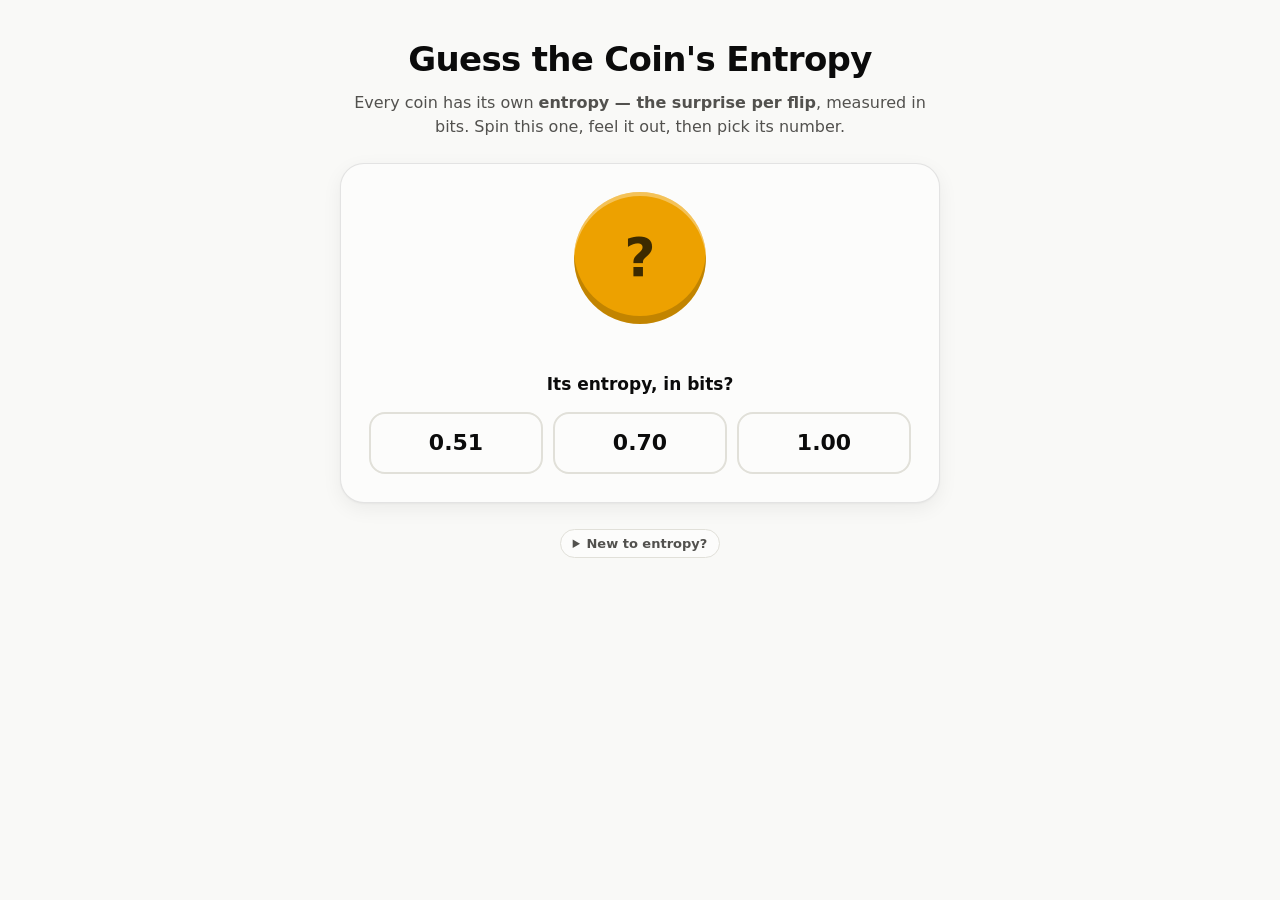
==== games/coin-entropy/index.html @ 22ca5eeb "No divider, tighter rhythm, version-busted assets (v7) - The guess zone is separated by whitespace, " ====
<!DOCTYPE html>
<html lang="en">
<head>
  <meta charset="utf-8">
  <meta name="viewport" content="width=device-width, initial-scale=1">
  <title>Guess the Coin's Entropy · shannon</title>
  <meta name="description" content="Flip a mystery coin, feel its bias, and guess its entropy — the bits of surprise it packs into every flip.">
  <link rel="icon" href="data:image/svg+xml,%3Csvg%20xmlns=%22http://www.w3.org/2000/svg%22%20viewBox=%220%200%20100%20100%22%3E%3Ctext%20y=%22.9em%22%20font-size=%2290%22%3E%F0%9F%AA%99%3C/text%3E%3C/svg%3E">
  <link rel="stylesheet" href="style.css?v=7">
</head>
<body>
<div class="wrap">

  <header class="masthead">
    <h1>Guess the Coin's Entropy</h1>
    <p class="tagline">Every coin has its own <strong>entropy — the surprise per flip</strong>, measured in bits. Spin this one, feel it out, then pick its number.</p>
  </header>

  <main>
    <section class="card play-card" id="play-panel">
      <div class="coin-zone">
        <span class="coin-wob" id="coin-wob"><button class="coin" id="coin" aria-label="Flip the coin"><span class="coin-glyph">?</span></button></span>
      </div>

      <div class="sr-live" aria-live="polite" aria-atomic="true" id="tally-sr"></div>
      <div class="strip" id="strip" aria-hidden="true"></div>
      <div class="tally-bar" id="tally-bar" role="img" aria-label="Share of heads and tails so far" hidden>
        <div class="seg seg-h" id="seg-h"></div>
        <div class="seg seg-t" id="seg-t"></div>
      </div>
      <div class="tally-pct" id="tally-pct" hidden><span id="pct-h"></span><span id="pct-t"></span></div>

      <div class="guess-zone">
        <p class="ask">Its entropy, in bits?</p>
        <div class="answers" id="answers" aria-label="Pick the coin's entropy, in bits"></div>
        <p class="try-note" id="try-note" aria-live="polite" hidden>Not quite — flip a few more and try again.</p>
      </div>
    </section>

    <section class="card reveal-card" id="reveal-panel" hidden>
      <h2 id="verdict"></h2>
      <p class="verdict-sub" id="verdict-sub"></p>

      <details class="more" id="more-math">
        <summary>Show the details</summary>

        <div class="chips">
          <span class="chip-stat">The coin: <b id="chip-coin"></b></span>
          <span class="chip-stat">Its entropy: <b id="chip-true"></b></span>
          <span class="chip-stat"><b id="chip-flips"></b></span>
        </div>

        <figure class="chart-figure">
          <figcaption>Every coin lives on this curve — hover to explore.</figcaption>
          <svg id="chart" viewBox="0 0 640 360" role="img"
               aria-label="Binary entropy curve: bits of surprise against chance of heads, with the true coin, your observed flips, and your guess marked."></svg>
          <div class="chart-legend">
            <span><span class="ckey ckey-true"></span>the coin</span>
            <span id="legend-obs"><span class="ckey ckey-obs"></span>your flips</span>
          </div>
        </figure>

        <p class="insight" id="insight"></p>
        <p class="mathline" id="mathline"></p>
        <p class="noise" id="noise"></p>
      </details>

      <button class="btn btn-primary" id="next">Next coin</button>
    </section>

    <details class="learn">
      <summary class="meta-chip">New to entropy?</summary>
      <ul>
        <li>Every coin owns an entropy: the average surprise one flip delivers, in bits.</li>
        <li>A fair coin's entropy is exactly 1 bit; a two-headed coin's is 0.</li>
        <li>A coin's entropy is also the limit of compressing its flips — the reason ZIP files work.</li>
        <li>Start at the source: Shannon's <a href="https://people.math.harvard.edu/~ctm/home/text/others/shannon/entropy/entropy.pdf">A Mathematical Theory of Communication</a> (1948).</li>
      </ul>
    </details>
  </main>

</div>
<script src="game.js?v=7"></script>
</body>
</html>
---- games/coin-entropy/style.css ----
/* Guess the Entropy — part of `shannon` (explorables for information theory).
   Colors follow the repo's validated palette; see README §design. */

:root {
  color-scheme: light dark;
  /* chrome */
  --page: #f9f9f7;
  --surface: #fcfcfb;
  --ink: #0b0b0b;
  --ink-2: #52514e;
  --muted: #898781;
  --grid: #e1e0d9;
  --axis: #c3c2b7;
  --border: rgba(11, 11, 11, 0.10);
  --shadow: 0 1px 2px rgba(11, 11, 11, 0.04), 0 6px 20px rgba(11, 11, 11, 0.06);
  /* entities (validated pairs — see README §design) */
  --heads: #eda100;
  --heads-ink: #3c2a00;
  --tails: #4a3aa7;
  --tails-ink: #efedfb;
  --curve: #2a78d6;
  --true: #eb6834;
}

@media (prefers-color-scheme: dark) {
  :root:not([data-theme="light"]) {
    color-scheme: dark;
    --page: #0d0d0d;
    --surface: #1a1a19;
    --ink: #ffffff;
    --ink-2: #c3c2b7;
    --grid: #2c2c2a;
    --axis: #383835;
    --border: rgba(255, 255, 255, 0.10);
    --shadow: none;
    --heads: #c98500;
    --heads-ink: #1d1200;
    --tails: #9085e9;
    --tails-ink: #1b1442;
    --curve: #3987e5;
    --true: #d95926;
  }
}
:root[data-theme="dark"] {
  color-scheme: dark;
  --page: #0d0d0d;
  --surface: #1a1a19;
  --ink: #ffffff;
  --ink-2: #c3c2b7;
  --grid: #2c2c2a;
  --axis: #383835;
  --border: rgba(255, 255, 255, 0.10);
  --shadow: none;
  --heads: #c98500;
  --heads-ink: #1d1200;
  --tails: #9085e9;
  --tails-ink: #1b1442;
  --curve: #3987e5;
  --true: #d95926;
}

* { box-sizing: border-box; }

[hidden] { display: none !important; }

body {
  margin: 0;
  padding: 34px 16px 56px;
  background: var(--page);
  color: var(--ink);
  font: 16px/1.5 system-ui, -apple-system, "Segoe UI", Roboto, sans-serif;
}

.wrap { max-width: 600px; margin: 0 auto; }

a { color: inherit; }

/* ---------- masthead ---------- */

.meta-chip {
  font-size: 13px; font-weight: 700; color: var(--ink-2);
  border: 1.5px solid var(--grid); border-radius: 999px;
  padding: 4px 12px; background: var(--surface);
}

.masthead { text-align: center; margin-bottom: 24px; }
.masthead h1 {
  font-size: clamp(26px, 6vw, 34px);
  font-weight: 800;
  letter-spacing: -0.02em;
  margin: 0 0 6px;
}
.tagline { color: var(--ink-2); font-size: 16px; margin: 0; }

/* ---------- cards ---------- */

.card {
  background: var(--surface);
  border: 1px solid var(--border);
  border-radius: 24px;
  box-shadow: var(--shadow);
  padding: 28px;
  margin-bottom: 18px;
}

/* ---------- play card ---------- */

.coin-zone { display: flex; flex-direction: column; align-items: center; gap: 16px; margin-bottom: 20px; }

/* Restlessness: the coin fidgets in proportion to the entropy its flips imply
   (--wob is H(observed p̂), 0..1 — derived only from what the player can see). */
.coin-wob { display: inline-block; --wob: 0; animation: fidget 2.4s ease-in-out infinite; }
@keyframes fidget {
  0%, 50%, 100% { transform: rotate(0) translateY(0); }
  25% { transform: rotate(calc(var(--wob) * 4deg)) translateY(calc(var(--wob) * -2px)); }
  75% { transform: rotate(calc(var(--wob) * -4deg)) translateY(calc(var(--wob) * -1px)); }
}

.coin {
  width: 132px;
  height: 132px;
  border-radius: 50%;
  border: none;
  display: inline-flex;
  flex-direction: column;
  align-items: center;
  justify-content: center;
  gap: 3px;
  background: var(--heads);
  color: var(--heads-ink);
  font: 800 54px/1 system-ui, -apple-system, "Segoe UI", Roboto, sans-serif;
  cursor: pointer;
  box-shadow: inset 0 -8px 0 rgba(0, 0, 0, 0.18), inset 0 4px 0 rgba(255, 255, 255, 0.35);
  user-select: none;
  -webkit-user-select: none;
  -webkit-tap-highlight-color: transparent;
  -webkit-touch-callout: none;
  touch-action: none; /* the press-and-hold gesture owns touches that start here */
}
.coin * { user-select: none; -webkit-user-select: none; pointer-events: none; }
.coin.face-t { background: var(--tails); color: var(--tails-ink); }
.coin-icon { width: 52px; height: 52px; fill: currentColor; }
.coin-cap { font-size: 12.5px; font-weight: 800; letter-spacing: 0.12em; text-transform: uppercase; }
.coin-value { font-size: 31px; font-weight: 800; letter-spacing: -0.01em; }
.coin:hover:not(:disabled) { transform: scale(1.04); filter: brightness(1.06); }
.coin:active:not(:disabled) { transform: scale(0.96); filter: none; }
.coin.spin { animation: spin 0.5s ease; }
.coin.bulk { animation: pulse 0.3s ease; }
@keyframes spin { from { transform: rotateY(0); } to { transform: rotateY(720deg); } }
@keyframes pulse { 50% { transform: scale(1.08); } }

/* ---------- buttons (pills) ---------- */

.btn {
  font: 700 15px/1 system-ui, -apple-system, "Segoe UI", Roboto, sans-serif;
  color: var(--ink);
  background: var(--surface);
  border: 2px solid var(--grid);
  border-radius: 999px;
  padding: 11px 20px;
  cursor: pointer;
  user-select: none;
  -webkit-user-select: none;
  -webkit-tap-highlight-color: transparent;
}
.btn:hover:not(:disabled) { border-color: var(--axis); }
.btn:active:not(:disabled) { transform: scale(0.97); }

.btn-primary {
  display: block;
  width: 100%;
  background: var(--ink);
  color: var(--page);
  border-color: var(--ink);
  font-size: 17px;
  padding: 15px 20px;
  margin-top: 22px;
}
.btn-primary:hover:not(:disabled) { opacity: 0.88; border-color: var(--ink); }
button:disabled { opacity: 0.4; cursor: default; }
:is(button, input, a, summary):focus-visible { outline: 2.5px solid var(--curve); outline-offset: 2px; }

/* ---------- tally ---------- */

.sr-live {
  position: absolute; width: 1px; height: 1px; margin: -1px;
  overflow: hidden; clip-path: inset(50%); white-space: nowrap;
}

.strip { display: flex; flex-wrap: wrap; gap: 3px; justify-content: center; margin: 0 0 10px; }
.strip:empty { margin: 0; }
.chip { width: 10px; height: 10px; border-radius: 3px; }
.chip-h { background: var(--heads); }
.chip-t { background: var(--tails); }

.tally-bar {
  display: flex;
  gap: 2px; /* surface gap between segments */
  height: 20px;
  border-radius: 999px;
  overflow: hidden;
  border: 1.5px solid var(--grid);
}
.seg { flex-grow: 0; flex-basis: 0; transition: flex-grow 0.25s ease; min-width: 0; }
.seg-h { background: var(--heads); }
.seg-t { background: var(--tails); }

.tally-pct { display: flex; justify-content: space-between; font-size: 12.5px; color: var(--muted); margin-top: 6px; min-height: 1.2em; }

/* ---------- guess zone (whitespace separates; no rule needed) ---------- */

.guess-zone { margin-top: 28px; }

.ask { text-align: center; font-weight: 800; font-size: 17px; margin: 0 0 14px; }

.answers { display: grid; grid-template-columns: repeat(3, 1fr); gap: 10px; }
.answer {
  font: 800 22px/1 system-ui, -apple-system, "Segoe UI", Roboto, sans-serif;
  color: var(--ink);
  background: var(--surface);
  border: 2px solid var(--grid);
  border-radius: 16px;
  padding: 18px 10px;
  cursor: pointer;
  user-select: none;
  -webkit-user-select: none;
  -webkit-tap-highlight-color: transparent;
}
.answer:hover:not(:disabled) { border-color: var(--axis); transform: translateY(-1px); }
.answer:active:not(:disabled) { transform: scale(0.97); }
.answer:disabled { opacity: 0.45; cursor: default; }
.answer.chosen { background: var(--ink); color: var(--page); border-color: var(--ink); opacity: 1; }
.answer.is-true { border-color: var(--true); opacity: 1; }
.answer.is-true::after { content: " ✓"; }
.answer.wrong { animation: shake 0.3s ease; }
.answer.wrong::after { content: " ✗"; }
@keyframes shake { 25% { transform: translateX(-5px); } 75% { transform: translateX(5px); } }

.try-note { text-align: center; font-size: 13.5px; color: var(--ink-2); margin: 12px 0 0; }

/* ---------- reveal card ---------- */

.reveal-card h2 { font-size: 30px; font-weight: 800; letter-spacing: -0.02em; text-align: center; margin: 2px 0 4px; }
.verdict-sub { text-align: center; color: var(--ink-2); font-size: 15px; font-weight: 600; margin: 0 0 16px; }

.chips { display: flex; justify-content: center; gap: 8px; flex-wrap: wrap; margin-bottom: 18px; }
.chip-stat {
  font-size: 13.5px; color: var(--ink-2);
  border: 1.5px solid var(--grid); border-radius: 999px;
  padding: 5px 13px;
}
.chip-stat b { color: var(--ink); }

.chart-figure { margin: 0 0 4px; }
.chart-figure figcaption { font-size: 13px; color: var(--muted); text-align: center; margin-bottom: 8px; }
#chart { width: 100%; height: auto; display: block; }

#chart .gridline { stroke: var(--grid); stroke-width: 1; }
#chart .axisline { stroke: var(--axis); stroke-width: 1; }
#chart text { font-family: inherit; }
#chart .tick { fill: var(--muted); font-size: 11px; }
#chart .caption { fill: var(--muted); font-size: 11.5px; }
#chart .curve { fill: none; stroke: var(--curve); stroke-width: 2; stroke-linecap: round; stroke-linejoin: round; }
#chart .truedot { fill: var(--true); stroke: var(--surface); stroke-width: 2; }
#chart .obsdot { fill: var(--muted); stroke: var(--surface); stroke-width: 2; }
#chart .truelabel { fill: var(--ink); font-size: 12px; font-weight: 600; }
#chart .hoverdot { fill: var(--surface); stroke: var(--curve); stroke-width: 2; }
#chart .hovertext { fill: var(--ink-2); font-size: 12px; }
#chart .hitarea { fill: transparent; cursor: crosshair; }
#chart .hitarea:focus-visible { outline: none; stroke: var(--curve); stroke-width: 2; }

.chart-legend {
  display: flex; justify-content: center; gap: 16px; flex-wrap: wrap;
  font-size: 13px; color: var(--ink-2); margin: 6px 0 16px;
}
.chart-legend span { display: inline-flex; align-items: center; gap: 7px; }
.ckey { flex: none; }
.ckey-true { width: 10px; height: 10px; border-radius: 50%; background: var(--true); }
.ckey-obs { width: 9px; height: 9px; border-radius: 50%; background: var(--muted); }

.insight { font-size: 15px; text-align: center; margin: 0 0 14px; }

/* ---------- expanders ---------- */

details.more { border-top: 1.5px solid var(--grid); padding-top: 14px; }
details.more summary {
  cursor: pointer; font-size: 14px; font-weight: 700; color: var(--ink-2);
  list-style-position: inside; text-align: center;
}
details.more summary:hover { color: var(--ink); }
details.more[open] summary { margin-bottom: 14px; }
.mathline { font-family: ui-monospace, SFMono-Regular, Menlo, Consolas, monospace; font-size: 13px; color: var(--ink-2); margin: 0 0 8px; overflow-x: auto; }
.noise { font-size: 13.5px; color: var(--ink-2); margin: 0; }

.learn { margin: 26px 0 0; text-align: center; }
.learn summary { width: max-content; margin: 0 auto; cursor: pointer; }
.learn summary:hover { color: var(--ink); }
.learn ul { display: inline-block; text-align: left; margin: 10px 0 0; padding-left: 22px; }
.learn li { font-size: 14px; color: var(--ink-2); margin-bottom: 6px; }

/* ---------- footer ---------- */

footer { margin-top: 30px; font-size: 13px; color: var(--muted); text-align: center; }
footer a { color: var(--ink-2); }

/* ---------- motion ---------- */

@media (prefers-reduced-motion: reduce) {
  .coin.spin, .coin.bulk, .coin-wob, .answer.wrong { animation: none; }
  .seg { transition: none; }
  .btn:active:not(:disabled), .coin:active:not(:disabled) { transform: none; }
}
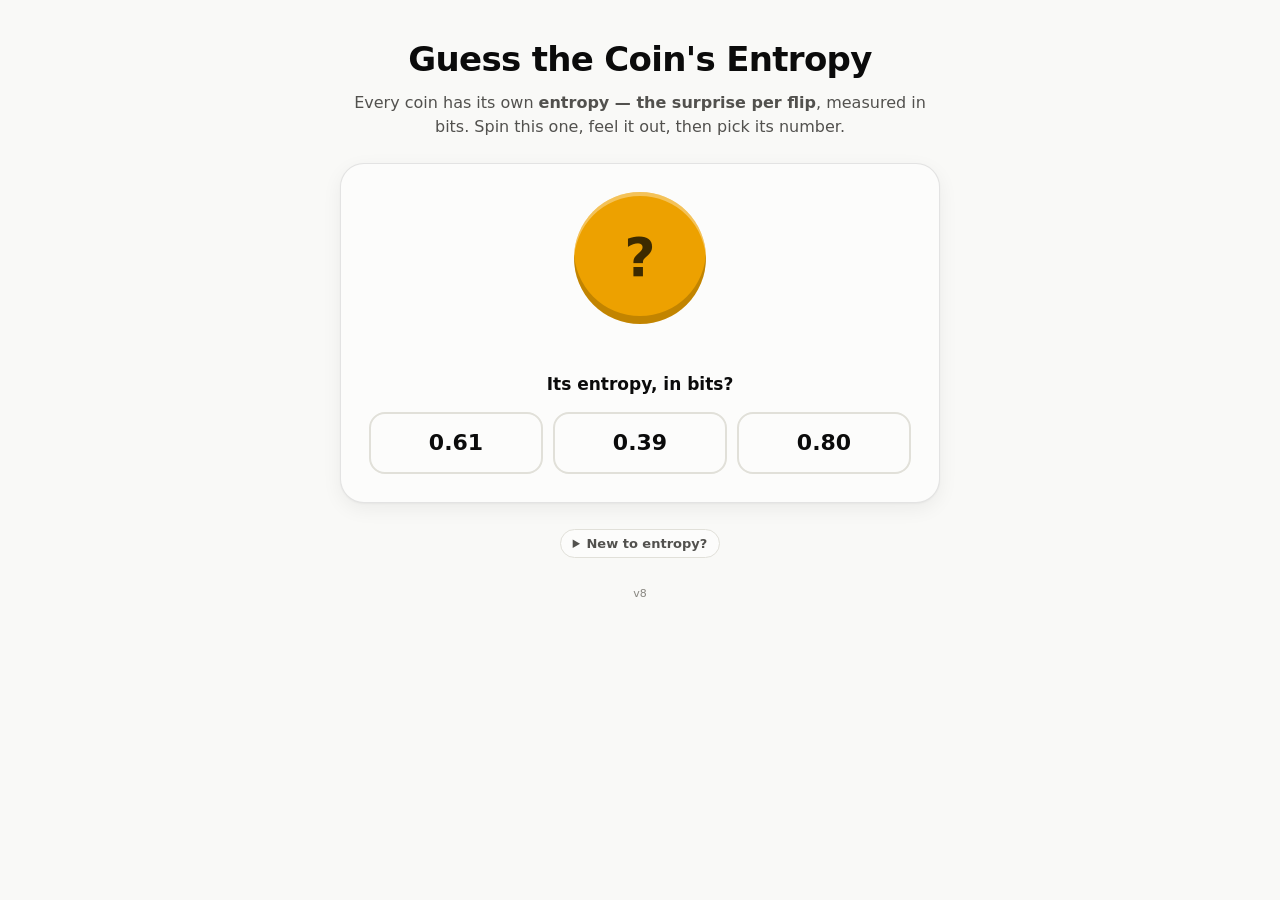
==== commit 7f53a382: "v8: toss animates under reduced-motion; iOS audio unlock; version footnote - The coin toss is user-t" ====
--- a/games/coin-entropy/index.html
+++ b/games/coin-entropy/index.html
@@ -6,7 +6,7 @@
   <title>Guess the Coin's Entropy · shannon</title>
   <meta name="description" content="Flip a mystery coin, feel its bias, and guess its entropy — the bits of surprise it packs into every flip.">
   <link rel="icon" href="data:image/svg+xml,%3Csvg%20xmlns=%22http://www.w3.org/2000/svg%22%20viewBox=%220%200%20100%20100%22%3E%3Ctext%20y=%22.9em%22%20font-size=%2290%22%3E%F0%9F%AA%99%3C/text%3E%3C/svg%3E">
-  <link rel="stylesheet" href="style.css?v=7">
+  <link rel="stylesheet" href="style.css?v=8">
 </head>
 <body>
 <div class="wrap">
@@ -77,9 +77,11 @@
         <li>Start at the source: Shannon's <a href="https://people.math.harvard.edu/~ctm/home/text/others/shannon/entropy/entropy.pdf">A Mathematical Theory of Communication</a> (1948).</li>
       </ul>
     </details>
+
+    <p class="buildtag">v8</p>
   </main>
 
 </div>
-<script src="game.js?v=7"></script>
+<script src="game.js?v=8"></script>
 </body>
 </html>
--- a/games/coin-entropy/style.css
+++ b/games/coin-entropy/style.css
@@ -305,8 +305,11 @@
 
 /* ---------- motion ---------- */
 
+.buildtag { text-align: center; font-size: 11px; color: var(--muted); margin: 28px 0 0; }
+
 @media (prefers-reduced-motion: reduce) {
-  .coin.spin, .coin.bulk, .coin-wob, .answer.wrong { animation: none; }
+  /* ambient/decorative motion off; the user-triggered coin toss stays */
+  .coin-wob, .answer.wrong { animation: none; }
   .seg { transition: none; }
   .btn:active:not(:disabled), .coin:active:not(:disabled) { transform: none; }
 }
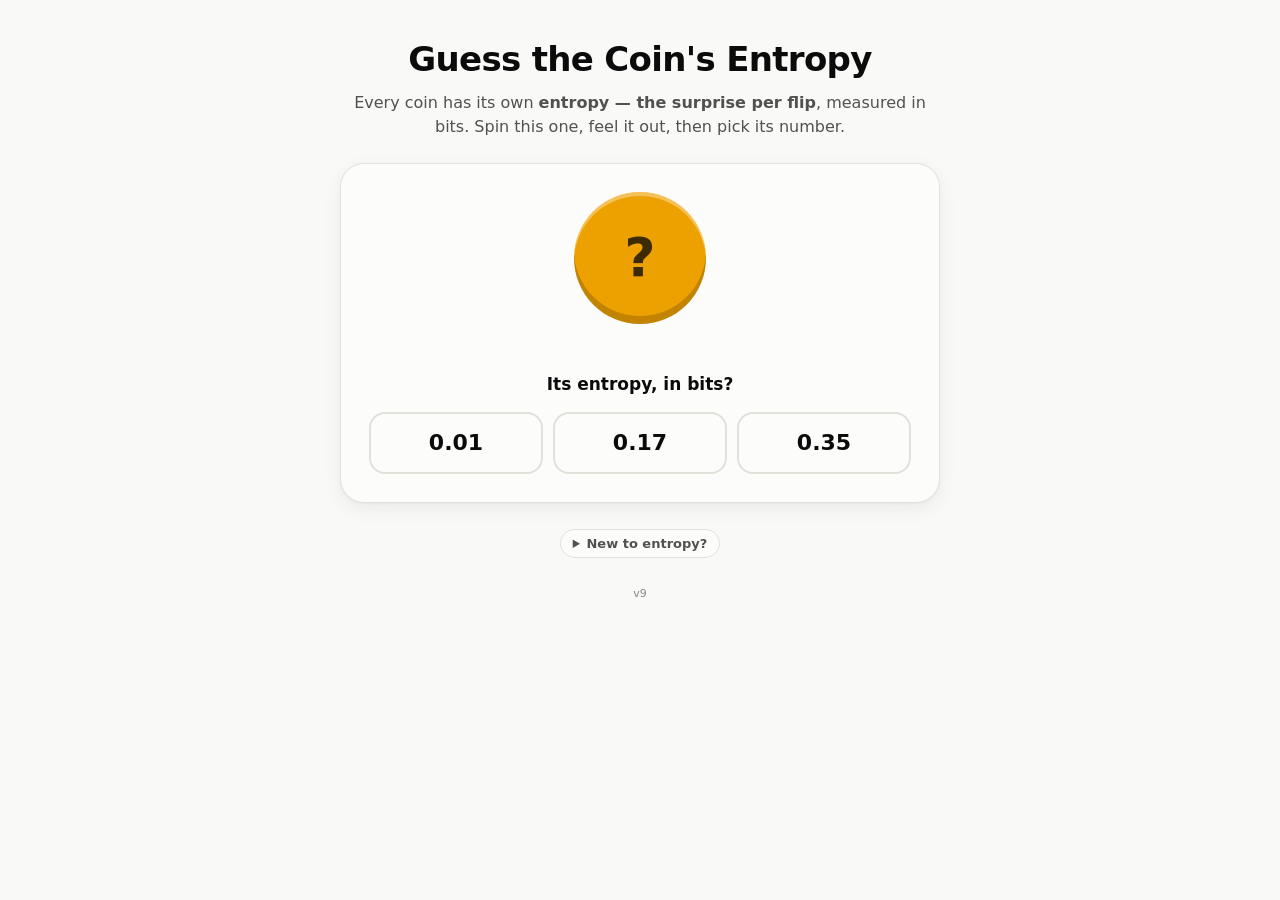
==== commit 61eaf51b: "v9: two-decimal entropy everywhere; the curve carries its formula Stamp, chip, and worked equation a" ====
--- a/games/coin-entropy/index.html
+++ b/games/coin-entropy/index.html
@@ -6,7 +6,7 @@
   <title>Guess the Coin's Entropy · shannon</title>
   <meta name="description" content="Flip a mystery coin, feel its bias, and guess its entropy — the bits of surprise it packs into every flip.">
   <link rel="icon" href="data:image/svg+xml,%3Csvg%20xmlns=%22http://www.w3.org/2000/svg%22%20viewBox=%220%200%20100%20100%22%3E%3Ctext%20y=%22.9em%22%20font-size=%2290%22%3E%F0%9F%AA%99%3C/text%3E%3C/svg%3E">
-  <link rel="stylesheet" href="style.css?v=8">
+  <link rel="stylesheet" href="style.css?v=9">
 </head>
 <body>
 <div class="wrap">
@@ -78,10 +78,10 @@
       </ul>
     </details>
 
-    <p class="buildtag">v8</p>
+    <p class="buildtag">v9</p>
   </main>
 
 </div>
-<script src="game.js?v=8"></script>
+<script src="game.js?v=9"></script>
 </body>
 </html>
--- a/games/coin-entropy/style.css
+++ b/games/coin-entropy/style.css
@@ -264,6 +264,7 @@
 #chart .truedot { fill: var(--true); stroke: var(--surface); stroke-width: 2; }
 #chart .obsdot { fill: var(--muted); stroke: var(--surface); stroke-width: 2; }
 #chart .truelabel { fill: var(--ink); font-size: 12px; font-weight: 600; }
+#chart .formula { fill: var(--ink-2); font-size: 13px; font-family: ui-monospace, SFMono-Regular, Menlo, Consolas, monospace; }
 #chart .hoverdot { fill: var(--surface); stroke: var(--curve); stroke-width: 2; }
 #chart .hovertext { fill: var(--ink-2); font-size: 12px; }
 #chart .hitarea { fill: transparent; cursor: crosshair; }
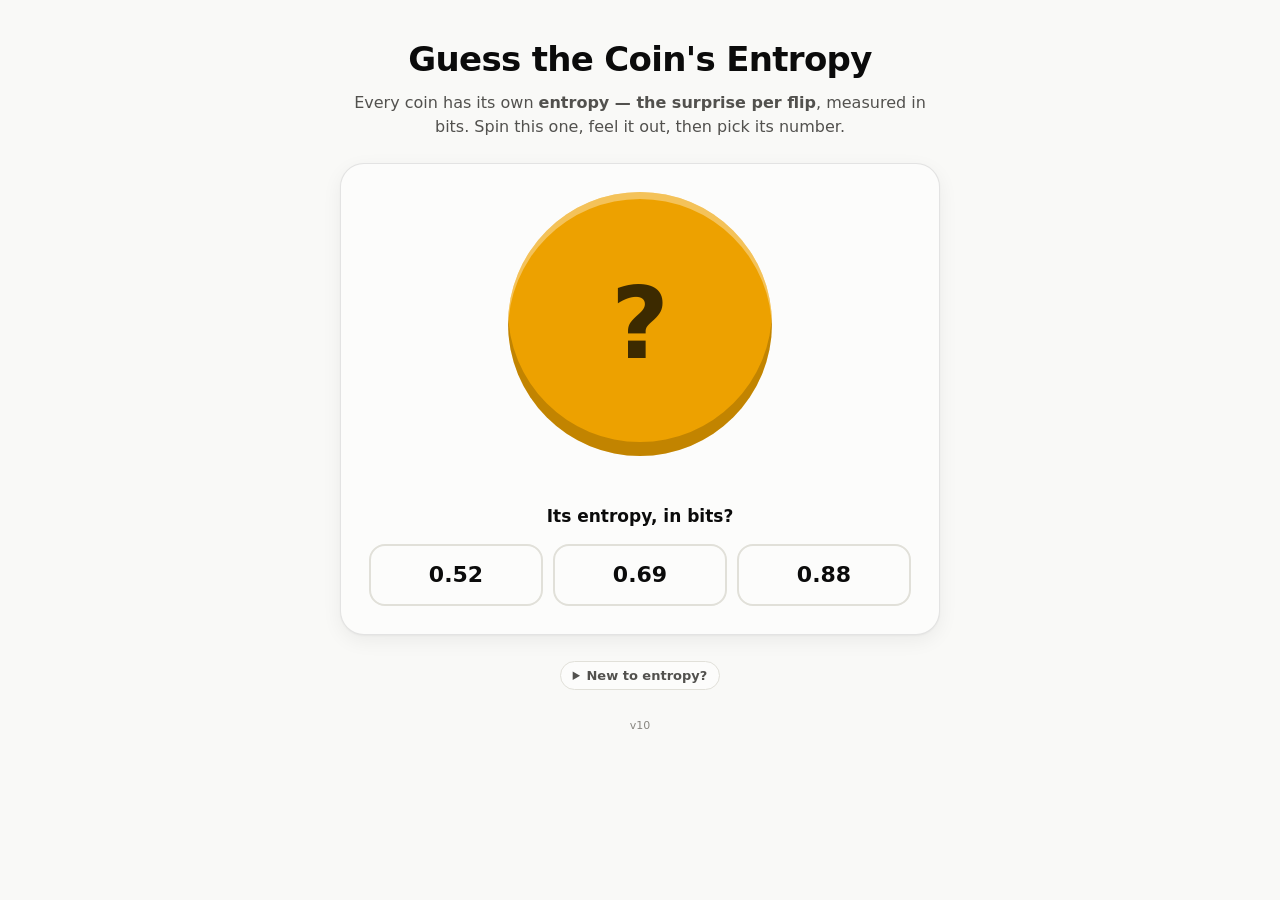
==== commit 8dce643b: "v10: 2x coin, full-width press band The coin doubles to 264px (max-width 100% for narrow phones) wit" ====
--- a/games/coin-entropy/index.html
+++ b/games/coin-entropy/index.html
@@ -6,7 +6,7 @@
   <title>Guess the Coin's Entropy · shannon</title>
   <meta name="description" content="Flip a mystery coin, feel its bias, and guess its entropy — the bits of surprise it packs into every flip.">
   <link rel="icon" href="data:image/svg+xml,%3Csvg%20xmlns=%22http://www.w3.org/2000/svg%22%20viewBox=%220%200%20100%20100%22%3E%3Ctext%20y=%22.9em%22%20font-size=%2290%22%3E%F0%9F%AA%99%3C/text%3E%3C/svg%3E">
-  <link rel="stylesheet" href="style.css?v=9">
+  <link rel="stylesheet" href="style.css?v=10">
 </head>
 <body>
 <div class="wrap">
@@ -78,10 +78,10 @@
       </ul>
     </details>
 
-    <p class="buildtag">v9</p>
+    <p class="buildtag">v10</p>
   </main>
 
 </div>
-<script src="game.js?v=9"></script>
+<script src="game.js?v=10"></script>
 </body>
 </html>
--- a/games/coin-entropy/style.css
+++ b/games/coin-entropy/style.css
@@ -105,7 +105,7 @@
 
 /* ---------- play card ---------- */
 
-.coin-zone { display: flex; flex-direction: column; align-items: center; gap: 16px; margin-bottom: 20px; }
+.coin-zone { position: relative; display: flex; flex-direction: column; align-items: center; gap: 16px; margin-bottom: 20px; }
 
 /* Restlessness: the coin fidgets in proportion to the entropy its flips imply
    (--wob is H(observed p̂), 0..1 — derived only from what the player can see). */
@@ -117,31 +117,34 @@
 }
 
 .coin {
-  width: 132px;
-  height: 132px;
+  width: 264px;
+  height: 264px;
+  max-width: 100%;
   border-radius: 50%;
   border: none;
   display: inline-flex;
   flex-direction: column;
   align-items: center;
   justify-content: center;
-  gap: 3px;
+  gap: 6px;
   background: var(--heads);
   color: var(--heads-ink);
-  font: 800 54px/1 system-ui, -apple-system, "Segoe UI", Roboto, sans-serif;
+  font: 800 100px/1 system-ui, -apple-system, "Segoe UI", Roboto, sans-serif;
   cursor: pointer;
-  box-shadow: inset 0 -8px 0 rgba(0, 0, 0, 0.18), inset 0 4px 0 rgba(255, 255, 255, 0.35);
+  box-shadow: inset 0 -14px 0 rgba(0, 0, 0, 0.18), inset 0 7px 0 rgba(255, 255, 255, 0.35);
   user-select: none;
   -webkit-user-select: none;
   -webkit-tap-highlight-color: transparent;
   -webkit-touch-callout: none;
   touch-action: none; /* the press-and-hold gesture owns touches that start here */
 }
+/* the whole band beside the coin presses the coin — a full-width hit zone */
+.coin::before { content: ''; position: absolute; inset: 0; }
 .coin * { user-select: none; -webkit-user-select: none; pointer-events: none; }
 .coin.face-t { background: var(--tails); color: var(--tails-ink); }
-.coin-icon { width: 52px; height: 52px; fill: currentColor; }
-.coin-cap { font-size: 12.5px; font-weight: 800; letter-spacing: 0.12em; text-transform: uppercase; }
-.coin-value { font-size: 31px; font-weight: 800; letter-spacing: -0.01em; }
+.coin-icon { width: 104px; height: 104px; fill: currentColor; }
+.coin-cap { font-size: 21px; font-weight: 800; letter-spacing: 0.12em; text-transform: uppercase; }
+.coin-value { font-size: 56px; font-weight: 800; letter-spacing: -0.01em; }
 .coin:hover:not(:disabled) { transform: scale(1.04); filter: brightness(1.06); }
 .coin:active:not(:disabled) { transform: scale(0.96); filter: none; }
 .coin.spin { animation: spin 0.5s ease; }
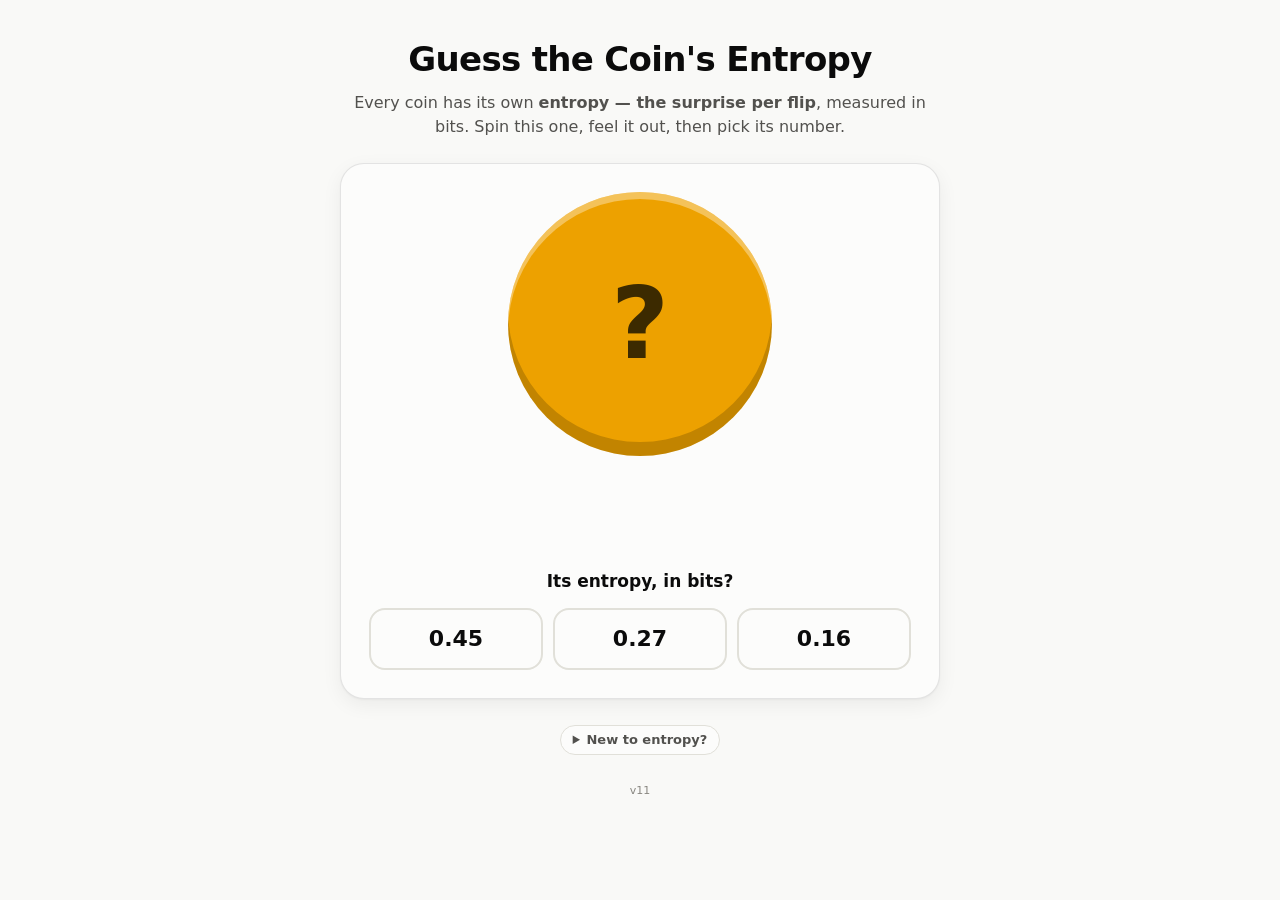
==== commit 415da338: "v11: zero layout shift on first flip The tally area's space is reserved from the start (visibility g" ====
--- a/games/coin-entropy/index.html
+++ b/games/coin-entropy/index.html
@@ -6,7 +6,7 @@
   <title>Guess the Coin's Entropy · shannon</title>
   <meta name="description" content="Flip a mystery coin, feel its bias, and guess its entropy — the bits of surprise it packs into every flip.">
   <link rel="icon" href="data:image/svg+xml,%3Csvg%20xmlns=%22http://www.w3.org/2000/svg%22%20viewBox=%220%200%20100%20100%22%3E%3Ctext%20y=%22.9em%22%20font-size=%2290%22%3E%F0%9F%AA%99%3C/text%3E%3C/svg%3E">
-  <link rel="stylesheet" href="style.css?v=10">
+  <link rel="stylesheet" href="style.css?v=11">
 </head>
 <body>
 <div class="wrap">
@@ -24,11 +24,11 @@
 
       <div class="sr-live" aria-live="polite" aria-atomic="true" id="tally-sr"></div>
       <div class="strip" id="strip" aria-hidden="true"></div>
-      <div class="tally-bar" id="tally-bar" role="img" aria-label="Share of heads and tails so far" hidden>
+      <div class="tally-bar ghost" id="tally-bar" role="img" aria-label="Share of heads and tails so far">
         <div class="seg seg-h" id="seg-h"></div>
         <div class="seg seg-t" id="seg-t"></div>
       </div>
-      <div class="tally-pct" id="tally-pct" hidden><span id="pct-h"></span><span id="pct-t"></span></div>
+      <div class="tally-pct ghost" id="tally-pct"><span id="pct-h"></span><span id="pct-t"></span></div>
 
       <div class="guess-zone">
         <p class="ask">Its entropy, in bits?</p>
@@ -78,10 +78,10 @@
       </ul>
     </details>
 
-    <p class="buildtag">v10</p>
+    <p class="buildtag">v11</p>
   </main>
 
 </div>
-<script src="game.js?v=10"></script>
+<script src="game.js?v=11"></script>
 </body>
 </html>
--- a/games/coin-entropy/style.css
+++ b/games/coin-entropy/style.css
@@ -190,8 +190,10 @@
   overflow: hidden; clip-path: inset(50%); white-space: nowrap;
 }
 
-.strip { display: flex; flex-wrap: wrap; gap: 3px; justify-content: center; margin: 0 0 10px; }
-.strip:empty { margin: 0; }
+/* one fixed row of recent flips — the card's height never shifts mid-play */
+.strip { display: flex; flex-wrap: nowrap; overflow: hidden; gap: 3px; justify-content: center; height: 10px; margin: 0 0 10px; }
+
+.ghost { visibility: hidden; } /* reserves its space until the first flip fills it */
 .chip { width: 10px; height: 10px; border-radius: 3px; }
 .chip-h { background: var(--heads); }
 .chip-t { background: var(--tails); }
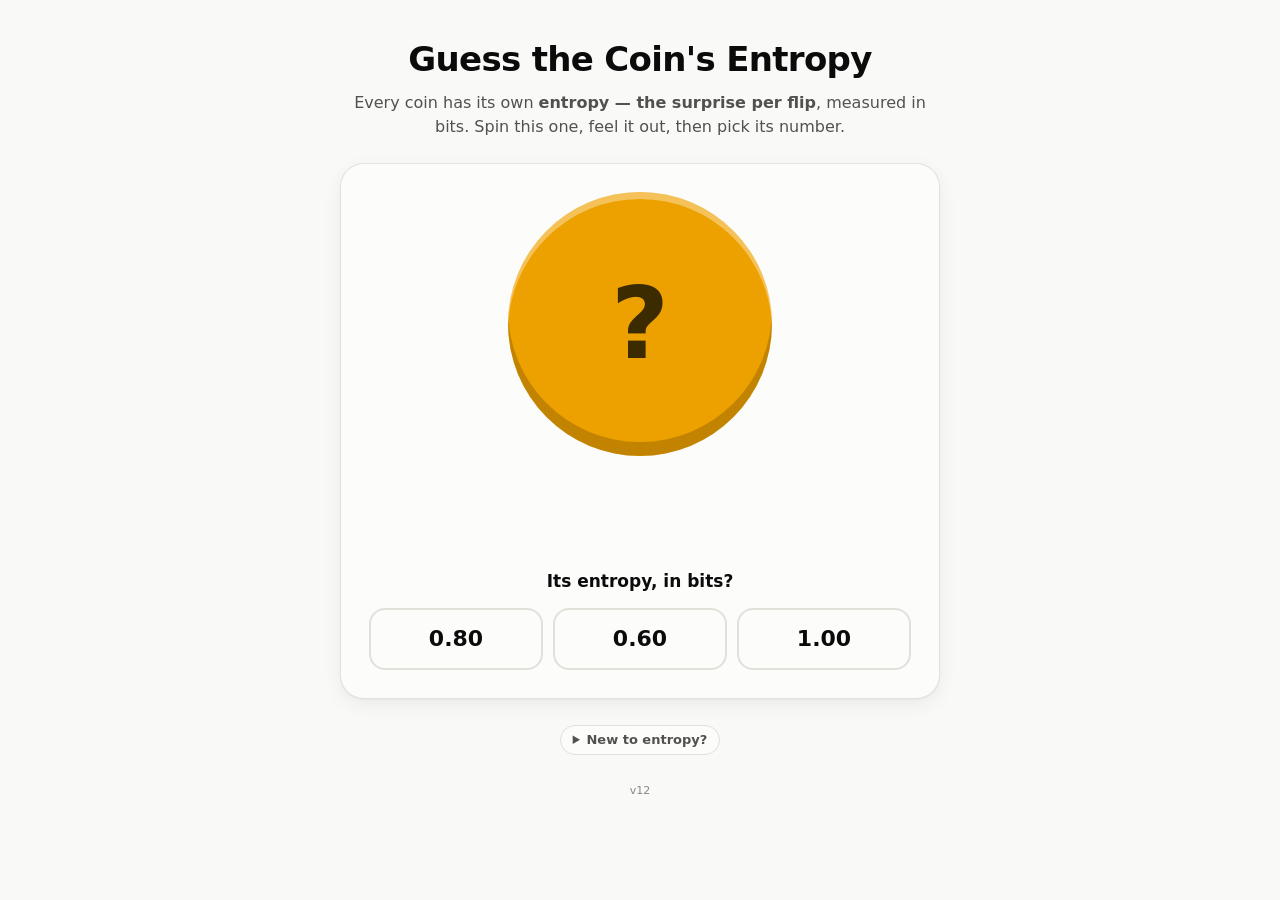
==== commit f7ca29d9: "v12: guaranteed anchor coins - fair first, one-sided second The first two rounds are a fixed curricu" ====
--- a/games/coin-entropy/index.html
+++ b/games/coin-entropy/index.html
@@ -6,7 +6,7 @@
   <title>Guess the Coin's Entropy · shannon</title>
   <meta name="description" content="Flip a mystery coin, feel its bias, and guess its entropy — the bits of surprise it packs into every flip.">
   <link rel="icon" href="data:image/svg+xml,%3Csvg%20xmlns=%22http://www.w3.org/2000/svg%22%20viewBox=%220%200%20100%20100%22%3E%3Ctext%20y=%22.9em%22%20font-size=%2290%22%3E%F0%9F%AA%99%3C/text%3E%3C/svg%3E">
-  <link rel="stylesheet" href="style.css?v=11">
+  <link rel="stylesheet" href="style.css?v=12">
 </head>
 <body>
 <div class="wrap">
@@ -78,10 +78,10 @@
       </ul>
     </details>
 
-    <p class="buildtag">v11</p>
+    <p class="buildtag">v12</p>
   </main>
 
 </div>
-<script src="game.js?v=11"></script>
+<script src="game.js?v=12"></script>
 </body>
 </html>
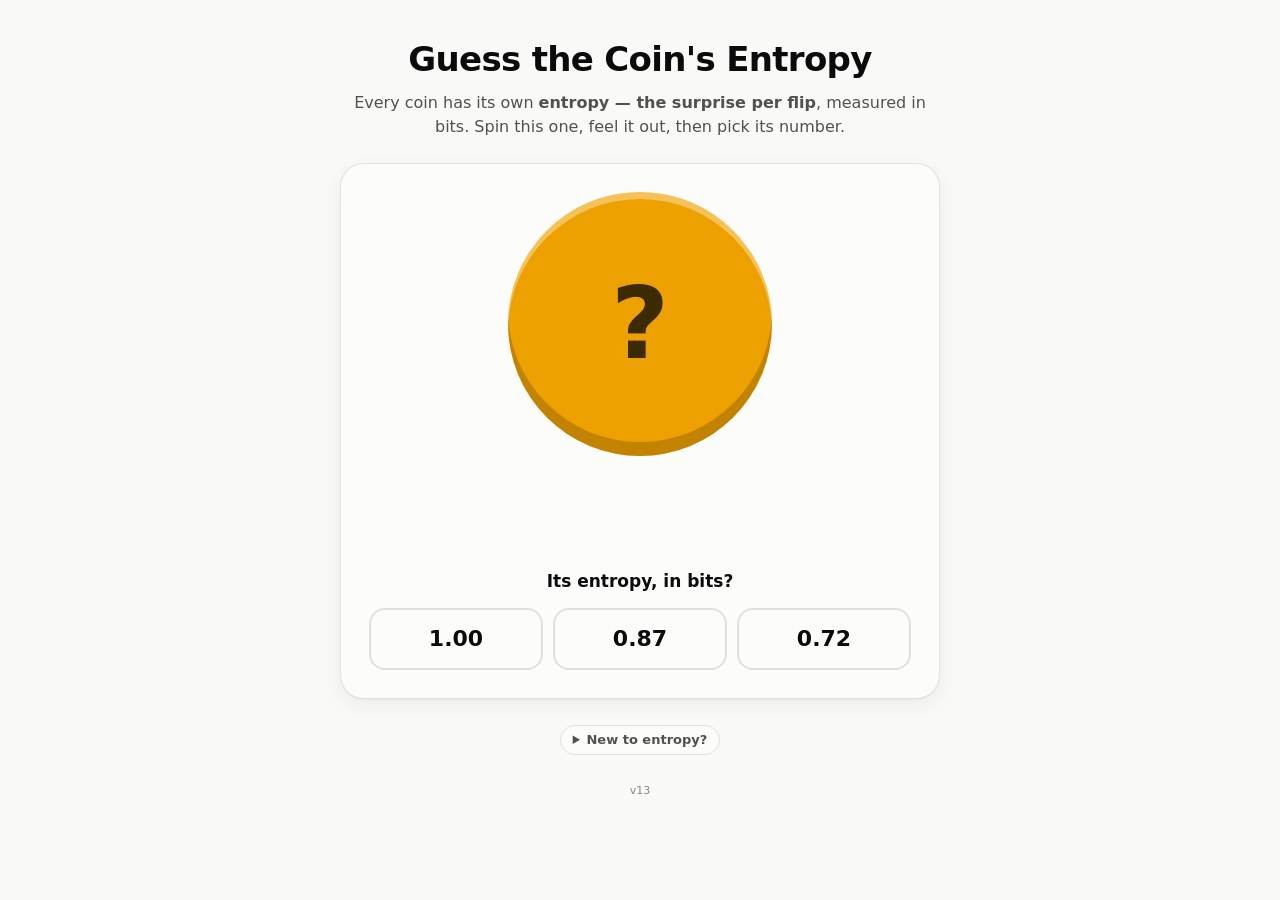
==== commit 3f198582: "v13: the coin keeps flipping after the reveal If your 21 flips were all heads on a 90/10 coin, "0.47" ====
--- a/games/coin-entropy/index.html
+++ b/games/coin-entropy/index.html
@@ -6,7 +6,7 @@
   <title>Guess the Coin's Entropy · shannon</title>
   <meta name="description" content="Flip a mystery coin, feel its bias, and guess its entropy — the bits of surprise it packs into every flip.">
   <link rel="icon" href="data:image/svg+xml,%3Csvg%20xmlns=%22http://www.w3.org/2000/svg%22%20viewBox=%220%200%20100%20100%22%3E%3Ctext%20y=%22.9em%22%20font-size=%2290%22%3E%F0%9F%AA%99%3C/text%3E%3C/svg%3E">
-  <link rel="stylesheet" href="style.css?v=12">
+  <link rel="stylesheet" href="style.css?v=13">
 </head>
 <body>
 <div class="wrap">
@@ -78,10 +78,10 @@
       </ul>
     </details>
 
-    <p class="buildtag">v12</p>
+    <p class="buildtag">v13</p>
   </main>
 
 </div>
-<script src="game.js?v=12"></script>
+<script src="game.js?v=13"></script>
 </body>
 </html>
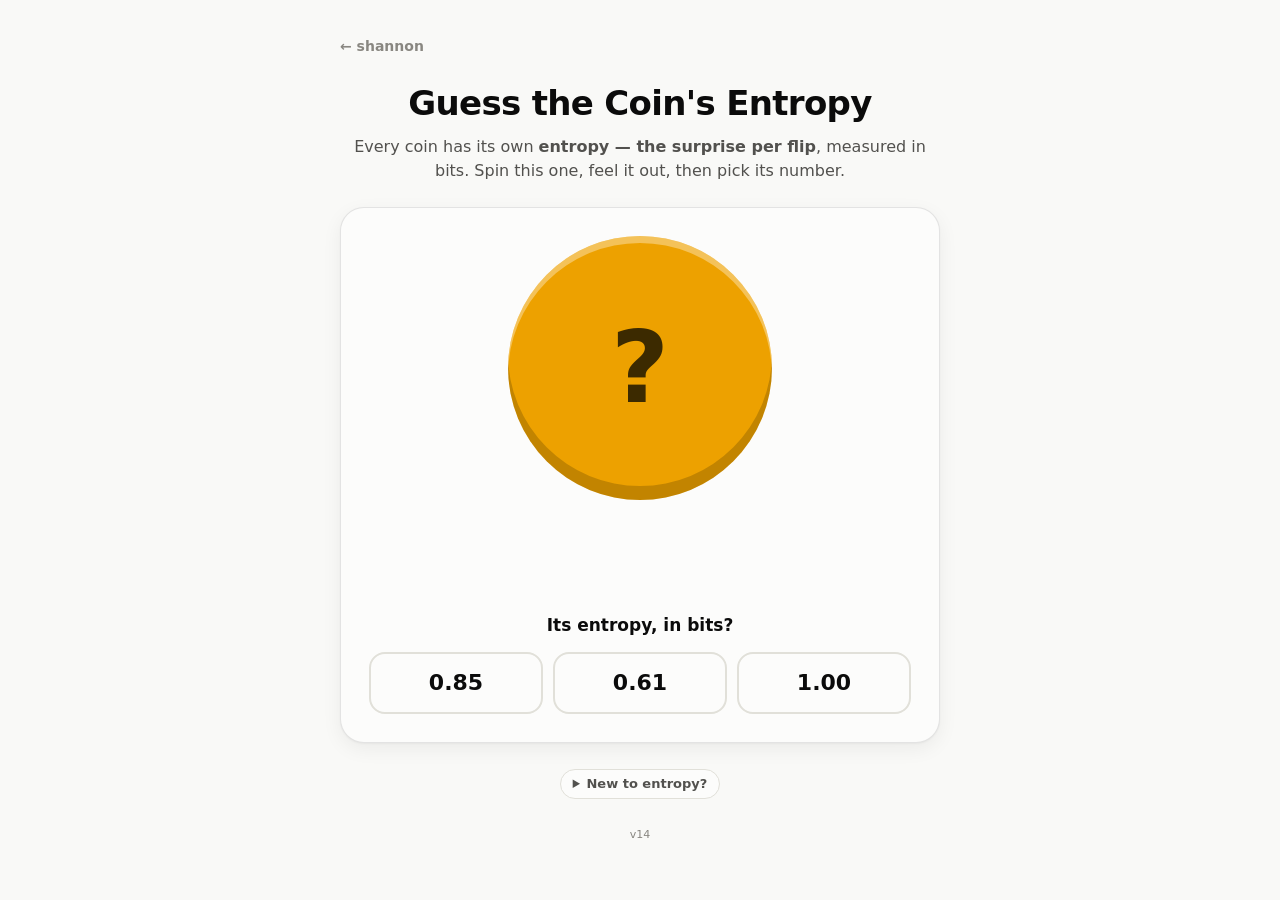
==== commit 9071077d: "Explorable #2: The Redundancy of English (Shannon 1951 as a game) Guess a hidden Gutenberg sentence " ====
--- a/games/coin-entropy/index.html
+++ b/games/coin-entropy/index.html
@@ -6,10 +6,14 @@
   <title>Guess the Coin's Entropy · shannon</title>
   <meta name="description" content="Flip a mystery coin, feel its bias, and guess its entropy — the bits of surprise it packs into every flip.">
   <link rel="icon" href="data:image/svg+xml,%3Csvg%20xmlns=%22http://www.w3.org/2000/svg%22%20viewBox=%220%200%20100%20100%22%3E%3Ctext%20y=%22.9em%22%20font-size=%2290%22%3E%F0%9F%AA%99%3C/text%3E%3C/svg%3E">
-  <link rel="stylesheet" href="style.css?v=13">
+  <link rel="stylesheet" href="style.css?v=14">
 </head>
 <body>
 <div class="wrap">
+
+  <div class="topbar">
+    <nav class="crumb"><a href="../../">← shannon</a></nav>
+  </div>
 
   <header class="masthead">
     <h1>Guess the Coin's Entropy</h1>
@@ -78,10 +82,10 @@
       </ul>
     </details>
 
-    <p class="buildtag">v13</p>
+    <p class="buildtag">v14</p>
   </main>
 
 </div>
-<script src="game.js?v=13"></script>
+<script src="game.js?v=14"></script>
 </body>
 </html>
--- a/games/coin-entropy/style.css
+++ b/games/coin-entropy/style.css
@@ -75,7 +75,11 @@
 
 a { color: inherit; }
 
-/* ---------- masthead ---------- */
+/* ---------- top bar + masthead ---------- */
+
+.topbar { display: flex; margin-bottom: 20px; }
+.crumb a { font-size: 14px; font-weight: 600; color: var(--muted); text-decoration: none; }
+.crumb a:hover { color: var(--ink); }
 
 .meta-chip {
   font-size: 13px; font-weight: 700; color: var(--ink-2);
